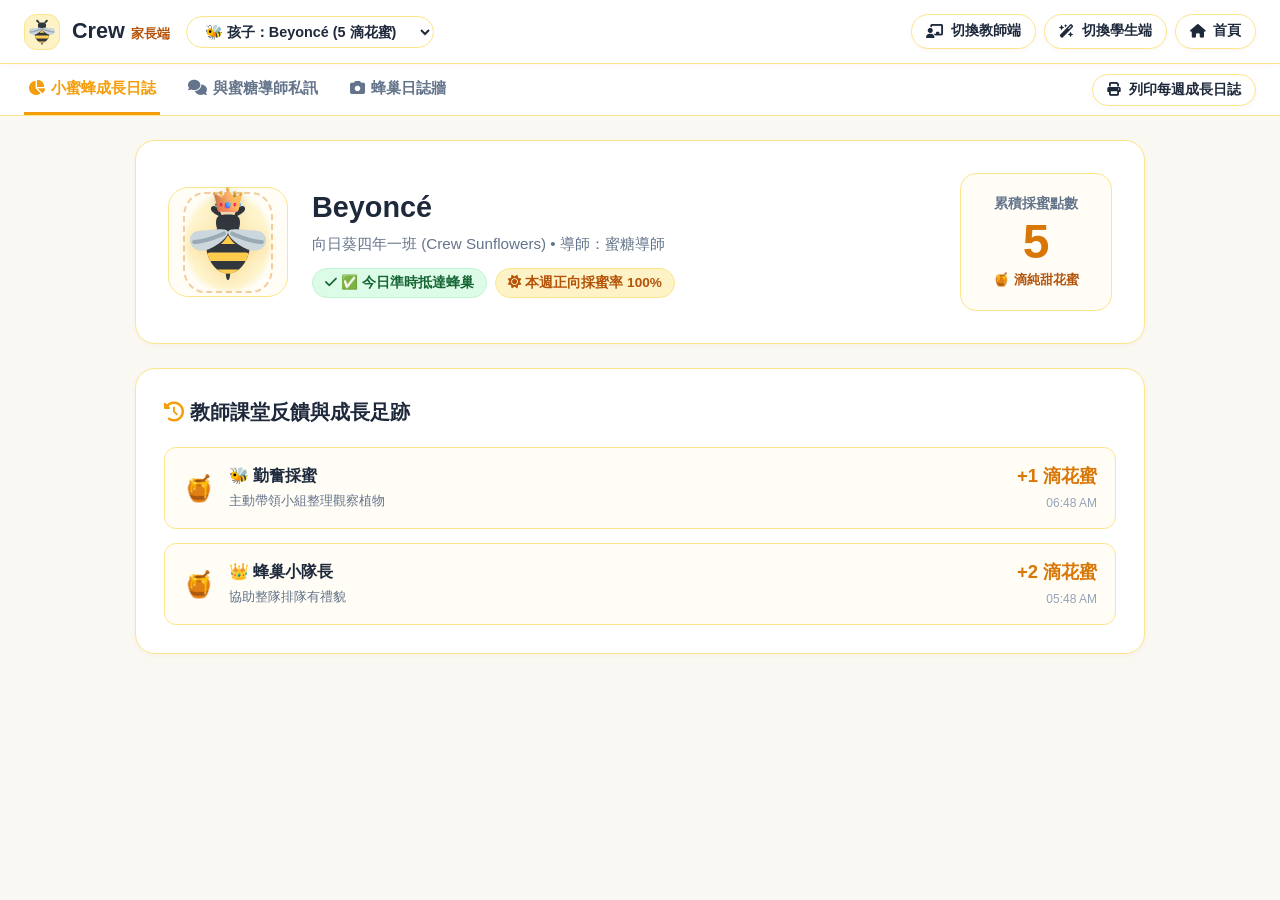
==== parent.html @ 54a96e7e "feat: complete Crew Honeybee transformation with vector SVGs, rewards store, The Meadow 2D canvas, a" ====
<!DOCTYPE html>
<html lang="zh-TW">
<head>
  <meta charset="UTF-8">
  <meta name="viewport" content="width=device-width, initial-scale=1.0, maximum-scale=1.0, user-scalable=no">
  <title>Crew 家長端 - 蜂巢成長聯絡簿</title>
  <link rel="stylesheet" href="https://cdnjs.cloudflare.com/ajax/libs/font-awesome/6.5.1/css/all.min.css">
  <link rel="stylesheet" href="css/style.css">
  <link rel="stylesheet" href="css/dojo-ui.css">
  <link rel="icon" href="assets/svg/bee-twemoji.svg">
</head>
<body>

  <!-- Top Navbar -->
  <header class="dojo-navbar">
    <div style="display: flex; align-items: center; gap: 16px;">
      <a href="index.html" class="dojo-brand">
        <div style="width: 36px; height: 36px; display: flex; align-items: center; justify-content: center; background: #fef3c7; border-radius: 12px; border: 1.5px solid #fde68a;">
          <img src="assets/svg/bee-twemoji.svg" alt="Crew Bee" style="width: 26px; height: 26px;">
        </div>
        <div style="display: flex; align-items: baseline; gap: 6px;">
          <span style="font-weight: 900; font-size: 1.35rem; color: #1e293b;">Crew</span>
          <span style="font-size: 0.8rem; font-weight: 700; color: #b45309;">家長端</span>
        </div>
      </a>
      <select id="parent-child-select" style="padding: 6px 14px; border-radius: var(--radius-full); border: 1.5px solid var(--border-light); font-weight: 700; background: #ffffff; color: var(--text-main); font-size: 0.9rem; cursor: pointer; outline: none;">
      </select>
    </div>

    <div class="dojo-nav-links">
      <a href="teacher.html" class="btn btn-secondary btn-sm"><i class="fa-solid fa-chalkboard-user"></i> 切換教師端</a>
      <a href="student.html" class="btn btn-secondary btn-sm"><i class="fa-solid fa-wand-magic-sparkles"></i> 切換學生端</a>
      <a href="index.html" class="btn btn-secondary btn-sm"><i class="fa-solid fa-house"></i> 首頁</a>
    </div>
  </header>

  <!-- Secondary Tab Navigation Bar -->
  <div class="dojo-tabs-bar">
    <div class="tabs-container">
      <button class="tab-btn active" id="tab-parent-report"><i class="fa-solid fa-chart-pie"></i> 小蜜蜂成長日誌</button>
      <button class="tab-btn" id="tab-parent-chat"><i class="fa-solid fa-comments"></i> 與蜜糖導師私訊</button>
      <button class="tab-btn" id="tab-parent-story"><i class="fa-solid fa-camera"></i> 蜂巢日誌牆</button>
    </div>
    <div>
      <button id="btn-print-parent-report" class="btn btn-secondary btn-sm"><i class="fa-solid fa-print"></i> 列印每週成長日誌</button>
    </div>
  </div>

  <!-- Main Container -->
  <main style="max-width: 1050px; margin: 24px auto 100px; padding: 0 20px; width: 100%;">
    <!-- ========================================== -->
    <!-- Tab 1: Child Progress Report               -->
    <!-- ========================================== -->
    <section id="view-parent-report">
      <!-- Child Summary Card -->
      <div style="background: #ffffff; border-radius: var(--radius-lg); padding: 32px; box-shadow: var(--shadow-sm); border: 1.5px solid #fde68a; margin-bottom: 24px; display: flex; align-items: center; justify-content: space-between; flex-wrap: wrap; gap: 24px;">
        <div style="display: flex; align-items: center; gap: 24px;">
          <div id="parent-child-monster-wrap" style="width: 120px; height: 110px; display: flex; align-items: center; justify-content: center; background: #fffdf5; border-radius: 20px; border: 1.5px solid #fde68a; padding: 10px;"></div>
          <div>
            <h2 id="parent-child-name" style="font-size: 1.8rem; font-weight: 800; color: #1e293b;">Beyoncé</h2>
            <p id="parent-child-class-info" style="color: #64748b; font-size: 0.95rem; margin-top: 4px;">向日葵四年一班 (Crew Sunflowers) • 導師：蜜糖導師</p>
            <div style="display: flex; gap: 8px; margin-top: 12px; flex-wrap: wrap;">
              <span id="parent-att-badge" style="background: #dcfce7; color: #166534; font-weight: 700; font-size: 0.85rem; padding: 4px 12px; border-radius: var(--radius-full); border: 1px solid #bbf7d0;">
                <i class="fa-solid fa-check"></i> 今日出席正常
              </span>
              <span style="background: #fef3c7; color: #b45309; font-weight: 700; font-size: 0.85rem; padding: 4px 12px; border-radius: var(--radius-full); border: 1px solid #fde68a;">
                <i class="fa-solid fa-sun"></i> 本週正向採蜜率 100%
              </span>
            </div>
          </div>
        </div>

        <div style="text-align: center; background: #fffdf5; border-radius: 16px; padding: 20px 32px; border: 1.5px solid #fde68a;">
          <span style="font-size: 0.85rem; font-weight: 700; color: #64748b; display: block; margin-bottom: 4px;">累積採蜜點數</span>
          <strong id="parent-child-points-total" style="font-size: 3rem; font-weight: 900; color: #d97706; line-height: 1;">5</strong>
          <small style="color: #b45309; display: block; margin-top: 4px; font-weight: 700;">🍯 滴純甜花蜜</small>
        </div>
      </div>

      <!-- Feedback History Detail Timeline -->
      <div style="background: #ffffff; border-radius: var(--radius-lg); padding: 28px; box-shadow: var(--shadow-sm); border: 1.5px solid #fde68a;">
        <h3 style="font-size: 1.25rem; font-weight: 800; color: #1e293b; margin-bottom: 20px;"><i class="fa-solid fa-clock-rotate-left" style="color: #f59e0b;"></i> 教師課堂反饋與成長足跡</h3>
        <div id="parent-feedback-timeline" style="display: flex; flex-direction: column; gap: 14px;">
          <!-- Injected dynamically -->
        </div>
      </div>
    </section>

    <!-- ========================================== -->
    <!-- Tab 2: Direct Chat with Teacher            -->
    <!-- ========================================== -->
    <section id="view-parent-chat" style="display: none;">
      <div class="chat-container" style="max-width: 840px; height: 580px; border: 1.5px solid #fde68a; border-radius: 16px; overflow: hidden; margin: 0 auto;">
        <div class="chat-main" style="width: 100%; display: flex; flex-direction: column; height: 100%;">
          <div class="chat-header" style="background: #fffdf5; border-bottom: 1.5px solid #fde68a; padding: 14px 20px;">
            <div style="display: flex; align-items: center; gap: 12px;">
              <div style="width: 42px; height: 42px; background: #fef3c7; border-radius: 50%; display: flex; align-items: center; justify-content: center; border: 1.5px solid #fde68a; font-size: 1.3rem;">🍯</div>
              <div>
                <strong style="font-size: 1.05rem; color: #1e293b;">蜜糖導師 (Teacher Honey)</strong>
                <div style="font-size: 0.8rem; color: #10b981; font-weight: 700;">🟢 目前在線上 (青青草地實驗小學)</div>
              </div>
            </div>
          </div>

          <div class="chat-messages-area" id="parent-chat-messages-box" style="flex: 1; padding: 20px; overflow-y: auto; display: flex; flex-direction: column; gap: 12px; background: #faf9f6;">
            <!-- Injected dynamically -->
          </div>

          <div class="chat-input-bar" style="padding: 14px 20px; background: #ffffff; border-top: 1px solid #fde68a; display: flex; gap: 10px;">
            <input type="text" id="parent-chat-input" placeholder="輸入傳送給蜜糖導師的悄悄話..." style="flex: 1; padding: 10px 16px; border: 1.5px solid #e2e8f0; border-radius: var(--radius-full); outline: none; font-size: 0.95rem;">
            <button class="btn btn-primary btn-sm" id="btn-parent-send" style="padding: 10px 20px; border-radius: var(--radius-full);"><i class="fa-solid fa-paper-plane"></i> 發送</button>
          </div>
        </div>
      </div>
    </section>

    <!-- ========================================== -->
    <!-- Tab 3: Class Story Feed                   -->
    <!-- ========================================== -->
    <section id="view-parent-story" style="display: none;">
      <div class="story-feed-wrap" style="max-width: 720px; margin: 0 auto;">
        <div id="parent-story-posts" style="display: flex; flex-direction: column; gap: 20px;">
          <!-- Injected dynamically -->
        </div>
      </div>
    </section>
  </main>

  <!-- Mobile Bottom Navigation Bar (393x852) -->
  <nav class="mobile-bottom-bar">
    <button class="mobile-nav-item active" id="mob-par-report">
      <span class="mobile-nav-icon"><i class="fa-solid fa-chart-pie"></i></span>
      <span>成長日誌</span>
    </button>
    <button class="mobile-nav-item" id="mob-par-chat">
      <span class="mobile-nav-icon"><i class="fa-solid fa-comments"></i></span>
      <span>導師私訊</span>
    </button>
    <button class="mobile-nav-item" id="mob-par-story">
      <span class="mobile-nav-icon"><i class="fa-solid fa-camera"></i></span>
      <span>蜂巢動態</span>
    </button>
  </nav>

  <!-- Scripts -->
  <script src="js/audio.js"></script>
  <script src="js/confetti.js"></script>
  <script src="js/monster-engine.js"></script>
  <script type="module" src="js/parent.js"></script>
</body>
</html>
---- css/style.css ----
/* ==========================================================================
   Crew Design System & Global Styles (Bee & Honeycomb Theme)
   ========================================================================== */

:root {
  --crew-honey: #f59e0b;
  --crew-honey-hover: #d97706;
  --crew-honey-light: #fef3c7;
  --crew-honey-dark: #b45309;
  --crew-honey-border: #fde68a;
  
  --crew-meadow: #10b981;
  --crew-meadow-light: #d1fae5;
  --crew-sky: #0ea5e9;
  --crew-sky-light: #e0f2fe;
  --crew-purple: #8b5cf6;
  --crew-pink: #ec4899;

  /* Backward compatible bindings mapped to warm Honeybee palette */
  --dojo-primary: #f59e0b;
  --dojo-primary-hover: #d97706;
  --dojo-primary-light: #fef3c7;
  --dojo-secondary: #eab308;
  --dojo-blue: #0ea5e9;
  --dojo-blue-light: #e0f2fe;
  --dojo-purple: #8b5cf6;
  --dojo-purple-light: #ede9fe;
  --dojo-yellow: #facc15;
  --dojo-orange: #f97316;
  --dojo-red: #ef4444;
  --dojo-red-light: #fee2e2;

  --text-main: #1e293b;
  --text-muted: #64748b;
  --text-light: #94a3b8;
  
  --bg-page: #faf8f2;
  --bg-card: #ffffff;
  --bg-hover: #fefce8;
  --border-light: #fde68a;
  --border-card: #fef08a;

  --shadow-sm: 0 2px 4px rgba(180, 83, 9, 0.04);
  --shadow-md: 0 4px 14px rgba(180, 83, 9, 0.08);
  --shadow-lg: 0 10px 25px -5px rgba(180, 83, 9, 0.12);
  --shadow-hover: 0 8px 22px rgba(245, 158, 11, 0.2);

  --radius-sm: 8px;
  --radius-md: 14px;
  --radius-lg: 20px;
  --radius-full: 9999px;

  --font-family: -apple-system, BlinkMacSystemFont, "Segoe UI", Roboto, "Helvetica Neue", Arial, "Noto Sans TC", sans-serif;
}

*, *::before, *::after {
  box-sizing: border-box;
  margin: 0;
  padding: 0;
}

body {
  font-family: var(--font-family);
  background-color: var(--bg-page);
  color: var(--text-main);
  line-height: 1.5;
  -webkit-font-smoothing: antialiased;
  min-height: 100vh;
  display: flex;
  flex-direction: column;
}

a {
  color: inherit;
  text-decoration: none;
}

button {
  font-family: inherit;
  cursor: pointer;
  border: none;
  background: none;
  outline: none;
  transition: all 0.2s ease;
}

/* ==========================================================================
   Navigation Bar & Headers
   ========================================================================== */

.dojo-navbar {
  background-color: #ffffff;
  border-bottom: 1px solid var(--border-light);
  height: 64px;
  display: flex;
  align-items: center;
  justify-content: space-between;
  padding: 0 24px;
  position: sticky;
  top: 0;
  z-index: 100;
  box-shadow: var(--shadow-sm);
}

.dojo-brand {
  display: flex;
  align-items: center;
  gap: 12px;
  font-size: 1.25rem;
  font-weight: 800;
  color: var(--text-main);
  text-decoration: none;
}

.dojo-logo-icon {
  width: 38px;
  height: 38px;
  border-radius: 50%;
  background: var(--dojo-primary);
  display: flex;
  align-items: center;
  justify-content: center;
  color: white;
  font-size: 1.4rem;
  box-shadow: 0 2px 6px rgba(0, 175, 102, 0.3);
}

.dojo-nav-links {
  display: flex;
  align-items: center;
  gap: 8px;
}

.nav-link-btn {
  padding: 8px 16px;
  border-radius: var(--radius-full);
  font-size: 0.95rem;
  font-weight: 600;
  color: var(--text-muted);
  display: flex;
  align-items: center;
  gap: 8px;
  text-decoration: none;
}

.nav-link-btn:hover {
  background-color: var(--bg-hover);
  color: var(--text-main);
}

.nav-link-btn.active {
  background-color: var(--dojo-primary-light);
  color: var(--dojo-primary);
  font-weight: 700;
}

/* ==========================================================================
   Primary Buttons & UI Controls
   ========================================================================== */

.btn {
  display: inline-flex;
  align-items: center;
  justify-content: center;
  gap: 8px;
  padding: 10px 20px;
  font-size: 0.95rem;
  font-weight: 700;
  border-radius: var(--radius-full);
  transition: transform 0.15s ease, box-shadow 0.2s ease, background-color 0.2s ease;
  user-select: none;
}

.btn:active {
  transform: scale(0.97);
}

.btn-primary {
  background-color: var(--dojo-primary);
  color: #ffffff;
  box-shadow: 0 3px 8px rgba(0, 175, 102, 0.25);
}

.btn-primary:hover {
  background-color: var(--dojo-primary-hover);
  box-shadow: 0 5px 14px rgba(0, 175, 102, 0.35);
}

.btn-secondary {
  background-color: #ffffff;
  color: var(--text-main);
  border: 1px solid var(--border-light);
  box-shadow: var(--shadow-sm);
}

.btn-secondary:hover {
  background-color: var(--bg-hover);
  border-color: #cbd5e1;
}

.btn-outline-primary {
  background: transparent;
  color: var(--dojo-primary);
  border: 2px solid var(--dojo-primary);
}

.btn-outline-primary:hover {
  background: var(--dojo-primary-light);
}

.btn-sm {
  padding: 6px 14px;
  font-size: 0.85rem;
}

.btn-lg {
  padding: 14px 28px;
  font-size: 1.1rem;
}

/* ==========================================================================
   Sub-Navbar / Tab Navigation
   ========================================================================== */

.dojo-tabs-bar {
  background: #ffffff;
  border-bottom: 1px solid var(--border-light);
  display: flex;
  align-items: center;
  justify-content: space-between;
  padding: 0 24px;
  height: 52px;
}

.tabs-container {
  display: flex;
  gap: 24px;
  height: 100%;
}

.tab-btn {
  height: 100%;
  display: flex;
  align-items: center;
  gap: 6px;
  font-weight: 700;
  color: var(--text-muted);
  border-bottom: 3px solid transparent;
  padding: 0 4px;
  font-size: 0.95rem;
}

.tab-btn:hover {
  color: var(--text-main);
}

.tab-btn.active {
  color: var(--dojo-primary);
  border-bottom-color: var(--dojo-primary);
}

/* ==========================================================================
   Classroom Header & Roster Grid
   ========================================================================== */

.classroom-header {
  padding: 24px 32px 12px;
  display: flex;
  align-items: center;
  justify-content: space-between;
  flex-wrap: wrap;
  gap: 16px;
}

.class-title-area {
  display: flex;
  align-items: center;
  gap: 14px;
}

.class-icon-badge {
  font-size: 2rem;
  background: #ffffff;
  width: 52px;
  height: 52px;
  border-radius: var(--radius-md);
  display: flex;
  align-items: center;
  justify-content: center;
  box-shadow: var(--shadow-sm);
  border: 1px solid var(--border-light);
}

.class-info h1 {
  font-size: 1.5rem;
  font-weight: 800;
  color: var(--text-main);
}

.class-info p {
  font-size: 0.9rem;
  color: var(--text-muted);
  font-weight: 500;
}

.class-actions-area {
  display: flex;
  align-items: center;
  gap: 12px;
}

/* Switcher between Students & Groups */
.view-switch {
  background: #e9eff5;
  padding: 4px;
  border-radius: var(--radius-full);
  display: flex;
  gap: 2px;
}

.switch-opt {
  padding: 6px 16px;
  border-radius: var(--radius-full);
  font-size: 0.9rem;
  font-weight: 700;
  color: var(--text-muted);
  cursor: pointer;
}

.switch-opt.active {
  background: #ffffff;
  color: var(--text-main);
  box-shadow: 0 2px 4px rgba(0, 0, 0, 0.06);
}

/* ==========================================================================
   Student Cards Grid
   ========================================================================== */

.roster-grid {
  display: flex;
  flex-wrap: wrap;
  align-items: flex-start;
  gap: 16px;
  padding: 24px 32px 140px;
  max-width: 1400px;
  margin: 0 auto;
  width: 100%;
}

.student-card {
  width: 118px;
  min-height: 156px;
  background: #ffffff;
  border-radius: 18px;
  border: 1.5px solid #fde68a;
  padding: 8px 6px 12px;
  display: flex;
  flex-direction: column;
  align-items: center;
  position: relative;
  box-shadow: 0 2px 6px rgba(180, 83, 9, 0.05);
  cursor: pointer;
  transition: transform 0.18s cubic-bezier(0.34, 1.56, 0.64, 1), box-shadow 0.18s ease, border-color 0.18s ease;
  user-select: none;
}

.student-card:hover {
  transform: translateY(-4px);
  box-shadow: 0 10px 22px rgba(245, 158, 11, 0.16);
  border-color: #f59e0b;
}

.student-card.selected {
  border-color: #f59e0b;
  background-color: #fffbeb;
  box-shadow: 0 0 0 2.5px #f59e0b;
}

.student-card.whole-class-card {
  background: linear-gradient(180deg, #ffffff, #fefce8);
  border-color: #fde047;
}

/* Honey Drop Points Badge */
.points-badge {
  position: absolute;
  top: 4px;
  right: 6px;
  min-width: 28px;
  height: 28px;
  padding: 0 6px;
  border-radius: 10px;
  background: linear-gradient(135deg, #f59e0b, #d97706);
  color: #ffffff;
  font-weight: 800;
  font-size: 14px;
  display: flex;
  align-items: center;
  justify-content: center;
  z-index: 5;
  box-shadow: 0 2px 6px rgba(217, 119, 6, 0.35);
  border: 1.5px solid #ffffff;
}

.points-badge.negative {
  background: linear-gradient(135deg, #ef4444, #dc2626);
  box-shadow: 0 2px 6px rgba(220, 38, 38, 0.3);
}

.points-badge.zero {
  background: #94a3b8;
}

/* Bee Avatar Container */
.monster-avatar-wrap {
  width: 90px;
  height: 86px;
  display: flex;
  align-items: center;
  justify-content: center;
  margin-top: 4px;
  margin-bottom: 6px;
  position: relative;
}

.monster-avatar-wrap img,
.monster-avatar-wrap svg {
  max-width: 100%;
  max-height: 100%;
  filter: drop-shadow(0 3px 6px rgba(180, 83, 9, 0.12));
  transition: transform 0.2s cubic-bezier(0.34, 1.56, 0.64, 1);
}

.student-card:hover .monster-avatar-wrap img,
.student-card:hover .monster-avatar-wrap svg {
  transform: scale(1.08) translateY(-2px);
}

@keyframes beeBob {
  0%, 100% { transform: translateY(0px) rotate(0deg); }
  50% { transform: translateY(-4px) rotate(1.5deg); }
}

.crew-bee-bobbing {
  animation: beeBob 2.6s ease-in-out infinite;
}

@keyframes eggPulse {
  0%, 100% { transform: scale(1); }
  50% { transform: scale(1.04); }
}

.crew-egg-pulse {
  animation: eggPulse 2.2s ease-in-out infinite;
}

.student-name {
  font-size: 13px;
  font-weight: 700;
  color: #1e293b;
  text-align: center;
  white-space: nowrap;
  overflow: hidden;
  text-overflow: ellipsis;
  max-width: 104px;
  line-height: 1.2;
}

.student-sub {
  font-size: 11px;
  color: var(--text-muted);
  margin-top: 2px;
}

/* Attendance indicators */
.attendance-indicator {
  position: absolute;
  top: 8px;
  left: 8px;
  width: 12px;
  height: 12px;
  border-radius: 50%;
  border: 1.5px solid #ffffff;
  box-shadow: 0 1px 2px rgba(0, 0, 0, 0.1);
}

.att-present { background: #10b981; }
.att-absent { background: #ef4444; }
.att-tardy { background: #f59e0b; }
.att-left { background: #ea580c; }

/* Add Student Card - Honeycomb style */
.add-student-card {
  width: 118px;
  min-height: 156px;
  background: #fffdf5;
  border: 2px dashed #fcd34d;
  border-radius: 18px;
  display: flex;
  flex-direction: column;
  align-items: center;
  justify-content: center;
  padding: 12px 8px;
  cursor: pointer;
  transition: all 0.16s ease;
  user-select: none;
}

.add-student-card:hover {
  background: #fef9c3;
  border-color: #f59e0b;
  transform: translateY(-3px);
  box-shadow: 0 6px 16px rgba(245, 158, 11, 0.16);
}

.add-student-icon {
  width: 40px;
  height: 40px;
  border-radius: 50%;
  background: linear-gradient(135deg, #f59e0b, #d97706);
  display: flex;
  align-items: center;
  justify-content: center;
  font-size: 1.6rem;
  color: #ffffff;
  margin-bottom: 8px;
  line-height: 1;
  box-shadow: 0 2px 6px rgba(217, 119, 6, 0.25);
}

.add-student-card strong {
  font-size: 13px;
  color: #b45309;
  font-weight: 700;
}

/* ==========================================================================
   ClassDojo Iconic Floating Toolkit Dock
   ========================================================================== */

.dojo-floating-dock {
  position: fixed;
  bottom: 24px;
  left: 50%;
  transform: translateX(-50%);
  background: rgba(255, 255, 255, 0.95);
  backdrop-filter: blur(12px);
  -webkit-backdrop-filter: blur(12px);
  padding: 8px 16px;
  border-radius: var(--radius-full);
  box-shadow: 0 10px 30px rgba(43, 59, 72, 0.18), 0 2px 8px rgba(0, 0, 0, 0.05);
  display: flex;
  align-items: center;
  gap: 8px;
  z-index: 90;
  border: 1px solid rgba(226, 232, 240, 0.8);
}

.dock-btn {
  display: flex;
  align-items: center;
  gap: 6px;
  padding: 8px 14px;
  border-radius: var(--radius-full);
  font-size: 0.9rem;
  font-weight: 700;
  color: var(--text-main);
  transition: all 0.15s ease;
  white-space: nowrap;
}

.dock-btn:hover {
  background: var(--bg-hover);
  color: var(--dojo-primary);
  transform: translateY(-2px);
}

.dock-btn.active {
  background: var(--dojo-primary);
  color: #ffffff;
}

.dock-btn-icon {
  font-size: 1.15rem;
}

/* ==========================================================================
   Modals & Overlays (Native Dialog or Modal Backdrop)
   ========================================================================== */

.modal-backdrop {
  position: fixed;
  top: 0;
  left: 0;
  width: 100vw;
  height: 100vh;
  background: rgba(43, 59, 72, 0.6);
  backdrop-filter: blur(4px);
  display: flex;
  align-items: center;
  justify-content: center;
  z-index: 1000;
  opacity: 0;
  pointer-events: none;
  transition: opacity 0.2s ease;
  padding: 16px;
}

.modal-backdrop.open {
  opacity: 1;
  pointer-events: auto;
}

.modal-card {
  background: #ffffff;
  border-radius: var(--radius-lg);
  width: 100%;
  max-width: 620px;
  max-height: 90vh;
  display: flex;
  flex-direction: column;
  box-shadow: var(--shadow-lg);
  transform: scale(0.95);
  transition: transform 0.2s cubic-bezier(0.16, 1, 0.3, 1);
  overflow: hidden;
}

.modal-backdrop.open .modal-card {
  transform: scale(1);
}

.modal-header {
  padding: 20px 24px;
  border-bottom: 1px solid var(--border-light);
  display: flex;
  align-items: center;
  justify-content: space-between;
}

.modal-title-group {
  display: flex;
  align-items: center;
  gap: 12px;
}

.modal-title {
  font-size: 1.25rem;
  font-weight: 800;
  color: var(--text-main);
}

.modal-close-btn {
  width: 36px;
  height: 36px;
  border-radius: 50%;
  display: flex;
  align-items: center;
  justify-content: center;
  font-size: 1.3rem;
  color: var(--text-muted);
}

.modal-close-btn:hover {
  background: var(--bg-hover);
  color: var(--text-main);
}

.modal-body {
  padding: 24px;
  overflow-y: auto;
  flex: 1;
}

.modal-footer {
  padding: 16px 24px;
  border-top: 1px solid var(--border-light);
  display: flex;
  align-items: center;
  justify-content: flex-end;
  gap: 12px;
  background: #fafbfc;
}

/* Skills Modal Specific */
.skills-tabs {
  display: flex;
  gap: 8px;
  margin-bottom: 20px;
  border-bottom: 1px solid var(--border-light);
  padding-bottom: 12px;
}

.skill-tab-btn {
  padding: 8px 18px;
  border-radius: var(--radius-full);
  font-weight: 700;
  font-size: 0.95rem;
  color: var(--text-muted);
}

.skill-tab-btn.active.positive {
  background: var(--dojo-primary-light);
  color: var(--dojo-primary);
}

.skill-tab-btn.active.needs-work {
  background: var(--dojo-red-light);
  color: var(--dojo-red);
}

.skills-grid {
  display: grid;
  grid-template-columns: repeat(auto-fill, minmax(150px, 1fr));
  gap: 16px;
}

.skill-btn {
  background: #ffffff;
  border: 1.5px solid var(--border-light);
  border-radius: var(--radius-md);
  padding: 18px 12px;
  display: flex;
  flex-direction: column;
  align-items: center;
  gap: 10px;
  cursor: pointer;
  transition: all 0.15s ease;
}

.skill-btn:hover {
  transform: translateY(-3px);
  border-color: var(--dojo-primary);
  box-shadow: var(--shadow-md);
}

.skill-btn.needs-work:hover {
  border-color: var(--dojo-red);
}

.skill-icon-wrap {
  font-size: 2.2rem;
  position: relative;
}

.skill-pts-tag {
  position: absolute;
  top: -6px;
  right: -10px;
  background: var(--dojo-primary);
  color: white;
  font-size: 0.8rem;
  font-weight: 800;
  padding: 2px 7px;
  border-radius: var(--radius-full);
}

.skill-btn.needs-work .skill-pts-tag {
  background: var(--dojo-red);
}

.skill-label {
  font-size: 0.9rem;
  font-weight: 700;
  text-align: center;
  color: var(--text-main);
}

/* ==========================================================================
   Mobile Responsive Navigation & Layout (393x852)
   ========================================================================== */

.mobile-bottom-bar {
  display: none;
}

@media (max-width: 768px) {
  .dojo-navbar {
    padding: 0 16px;
    height: 56px;
  }

  .dojo-navbar .dojo-nav-links {
    display: none; /* Mobile uses bottom bar */
  }

  .dojo-brand span {
    font-size: 1.1rem;
  }

  .hero-section {
    padding: 32px 16px 20px;
  }

  .hero-section h1 {
    font-size: 1.8rem !important;
  }

  .hero-section p {
    font-size: 0.95rem !important;
  }

  .classroom-header {
    padding: 16px;
  }

  .roster-grid {
    grid-template-columns: repeat(2, 1fr);
    gap: 12px;
    padding: 12px 16px 100px;
  }

  .dojo-floating-dock {
    display: none; /* Hide floating dock on small screen, replaced by bottom bar */
  }

  .mobile-bottom-bar {
    display: flex;
    position: fixed;
    bottom: 0;
    left: 0;
    width: 100vw;
    background: #ffffff;
    border-top: 1px solid var(--border-light);
    height: 64px;
    align-items: center;
    justify-content: space-around;
    z-index: 200;
    box-shadow: 0 -4px 12px rgba(0, 0, 0, 0.05);
    padding: 0 8px;
  }

  .mobile-nav-item {
    display: flex;
    flex-direction: column;
    align-items: center;
    justify-content: center;
    font-size: 0.75rem;
    font-weight: 700;
    color: var(--text-muted);
    min-width: 48px;
    min-height: 48px;
  }

  .mobile-nav-item.active {
    color: var(--dojo-primary);
  }

  .mobile-nav-icon {
    font-size: 1.3rem;
    margin-bottom: 2px;
  }
}
---- css/dojo-ui.css ----
/* ==========================================================================
   ClassDojo UI Specialized Components (Toolkit, Story, Messages, Customizer)
   ========================================================================== */

/* --------------------------------------------------------------------------
   Toolkit: Visual Countdown Timer & Stopwatch
   -------------------------------------------------------------------------- */
.timer-container {
  display: flex;
  flex-direction: column;
  align-items: center;
  padding: 20px 0;
}

.timer-circle-wrap {
  position: relative;
  width: 220px;
  height: 220px;
  display: flex;
  align-items: center;
  justify-content: center;
  margin-bottom: 24px;
}

.timer-svg {
  transform: rotate(-90deg);
  width: 100%;
  height: 100%;
}

.timer-circle-bg {
  fill: none;
  stroke: #e2e8f0;
  stroke-width: 10;
}

.timer-circle-progress {
  fill: none;
  stroke: var(--dojo-primary);
  stroke-width: 10;
  stroke-linecap: round;
  transition: stroke-dashoffset 0.5s linear;
}

.timer-display {
  position: absolute;
  font-size: 3rem;
  font-weight: 800;
  color: var(--text-main);
  font-variant-numeric: tabular-nums;
}

.timer-controls {
  display: flex;
  gap: 16px;
  margin-bottom: 20px;
}

.timer-presets {
  display: flex;
  gap: 8px;
  flex-wrap: wrap;
  justify-content: center;
}

.preset-chip {
  padding: 6px 14px;
  background: var(--bg-hover);
  border: 1px solid var(--border-light);
  border-radius: var(--radius-full);
  font-size: 0.85rem;
  font-weight: 700;
  color: var(--text-muted);
  cursor: pointer;
}

.preset-chip:hover {
  background: var(--dojo-primary-light);
  color: var(--dojo-primary);
  border-color: var(--dojo-primary);
}

/* --------------------------------------------------------------------------
   Toolkit: Random Picker (Spotlight Student Carousel)
   -------------------------------------------------------------------------- */
.random-picker-box {
  display: flex;
  flex-direction: column;
  align-items: center;
  padding: 30px 10px;
  text-align: center;
}

.spotlight-card {
  width: 200px;
  height: 200px;
  background: #ffffff;
  border-radius: 50%;
  display: flex;
  flex-direction: column;
  align-items: center;
  justify-content: center;
  box-shadow: 0 0 0 10px rgba(0, 175, 102, 0.15), 0 10px 30px rgba(0, 0, 0, 0.1);
  margin-bottom: 24px;
  transition: transform 0.2s cubic-bezier(0.175, 0.885, 0.32, 1.275);
}

.spotlight-card.spinning {
  animation: pulseSpin 0.25s infinite alternate;
}

@keyframes pulseSpin {
  0% { transform: scale(0.96); }
  100% { transform: scale(1.04); }
}

.spotlight-name {
  font-size: 1.6rem;
  font-weight: 800;
  color: var(--text-main);
  margin-top: 10px;
}

/* --------------------------------------------------------------------------
   Toolkit: Group Maker
   -------------------------------------------------------------------------- */
.group-maker-config {
  display: flex;
  align-items: center;
  justify-content: space-between;
  background: var(--bg-hover);
  padding: 12px 18px;
  border-radius: var(--radius-md);
  margin-bottom: 20px;
}

.group-results-grid {
  display: grid;
  grid-template-columns: repeat(auto-fill, minmax(240px, 1fr));
  gap: 16px;
  max-height: 400px;
  overflow-y: auto;
  padding: 4px;
}

.group-team-card {
  background: #ffffff;
  border: 1px solid var(--border-light);
  border-radius: var(--radius-md);
  padding: 16px;
  box-shadow: var(--shadow-sm);
}

.group-team-header {
  font-weight: 800;
  color: var(--dojo-blue);
  font-size: 1rem;
  margin-bottom: 10px;
  display: flex;
  justify-content: space-between;
}

.group-member-item {
  display: flex;
  align-items: center;
  gap: 8px;
  padding: 6px 0;
  border-bottom: 1px solid #f1f5f9;
  font-size: 0.9rem;
  font-weight: 600;
}

/* --------------------------------------------------------------------------
   Toolkit: Noise Meter
   -------------------------------------------------------------------------- */
.noise-meter-box {
  display: flex;
  flex-direction: column;
  align-items: center;
  padding: 20px;
}

.noise-bar-container {
  width: 100%;
  max-width: 400px;
  height: 48px;
  background: #e2e8f0;
  border-radius: var(--radius-full);
  overflow: hidden;
  position: relative;
  margin: 24px 0;
}

.noise-bar-fill {
  height: 100%;
  width: 35%;
  background: linear-gradient(90deg, #00d27a 0%, #ffbe0b 60%, #ff4d6d 100%);
  border-radius: var(--radius-full);
  transition: width 0.1s ease;
}

.noise-threshold-marker {
  position: absolute;
  top: 0;
  left: 75%;
  width: 3px;
  height: 100%;
  background: #2b3b48;
  z-index: 5;
}

.noise-status-badge {
  font-size: 1.1rem;
  font-weight: 800;
  padding: 8px 24px;
  border-radius: var(--radius-full);
}

.noise-status-badge.quiet {
  background: var(--dojo-primary-light);
  color: var(--dojo-primary);
}

.noise-status-badge.loud {
  background: var(--dojo-red-light);
  color: var(--dojo-red);
  animation: shake 0.3s infinite;
}

@keyframes shake {
  0%, 100% { transform: translateX(0); }
  25% { transform: translateX(-4px); }
  75% { transform: translateX(4px); }
}

/* --------------------------------------------------------------------------
   Class Story Feed Components
   -------------------------------------------------------------------------- */
.story-feed-wrap {
  max-width: 680px;
  margin: 20px auto 100px;
  padding: 0 16px;
  display: flex;
  flex-direction: column;
  gap: 20px;
}

.story-compose-card {
  background: #ffffff;
  border-radius: var(--radius-lg);
  padding: 20px;
  box-shadow: var(--shadow-sm);
  border: 1px solid var(--border-light);
}

.compose-textarea {
  width: 100%;
  border: 1px solid var(--border-light);
  border-radius: var(--radius-md);
  padding: 14px;
  font-family: inherit;
  font-size: 0.95rem;
  resize: vertical;
  min-height: 90px;
  outline: none;
  margin-bottom: 12px;
}

.compose-textarea:focus {
  border-color: var(--dojo-primary);
}

.compose-bar {
  display: flex;
  align-items: center;
  justify-content: space-between;
}

.post-card {
  background: #ffffff;
  border-radius: var(--radius-lg);
  padding: 20px;
  box-shadow: var(--shadow-sm);
  border: 1px solid var(--border-card);
}

.post-header {
  display: flex;
  align-items: center;
  gap: 12px;
  margin-bottom: 14px;
}

.post-avatar {
  width: 44px;
  height: 44px;
  border-radius: 50%;
  background: var(--dojo-primary-light);
  display: flex;
  align-items: center;
  justify-content: center;
  font-size: 1.4rem;
}

.post-meta h4 {
  font-size: 0.95rem;
  font-weight: 800;
  color: var(--text-main);
}

.post-meta span {
  font-size: 0.8rem;
  color: var(--text-muted);
}

.post-content {
  font-size: 0.95rem;
  line-height: 1.6;
  color: var(--text-main);
  margin-bottom: 16px;
}

.post-footer {
  border-top: 1px solid #f1f5f9;
  padding-top: 12px;
  display: flex;
  align-items: center;
  justify-content: space-between;
}

.like-btn {
  display: flex;
  align-items: center;
  gap: 6px;
  font-weight: 700;
  font-size: 0.9rem;
  color: var(--text-muted);
  cursor: pointer;
}

.like-btn.liked {
  color: var(--dojo-red);
}

.comments-list {
  margin-top: 14px;
  border-top: 1px solid #f1f5f9;
  padding-top: 12px;
  display: flex;
  flex-direction: column;
  gap: 8px;
}

.comment-bubble {
  background: var(--bg-hover);
  border-radius: var(--radius-md);
  padding: 10px 14px;
  font-size: 0.88rem;
}

.comment-author {
  font-weight: 700;
  color: var(--text-main);
  margin-right: 6px;
}

/* --------------------------------------------------------------------------
   Messages Chat Layout
   -------------------------------------------------------------------------- */
.chat-container {
  display: flex;
  height: calc(100vh - 120px);
  max-width: 1100px;
  margin: 16px auto;
  background: #ffffff;
  border-radius: var(--radius-lg);
  border: 1px solid var(--border-light);
  overflow: hidden;
  box-shadow: var(--shadow-md);
}

.chat-sidebar {
  width: 320px;
  border-right: 1px solid var(--border-light);
  background: #fafbfc;
  display: flex;
  flex-direction: column;
}

.chat-sidebar-header {
  padding: 18px;
  border-bottom: 1px solid var(--border-light);
  font-weight: 800;
  font-size: 1.1rem;
}

.chat-user-list {
  overflow-y: auto;
  flex: 1;
}

.chat-user-item {
  display: flex;
  align-items: center;
  gap: 12px;
  padding: 14px 18px;
  cursor: pointer;
  border-bottom: 1px solid #f1f5f9;
  transition: background 0.15s ease;
}

.chat-user-item:hover, .chat-user-item.active {
  background: #ffffff;
}

.chat-user-item.active {
  border-left: 4px solid var(--dojo-primary);
}

.chat-main {
  flex: 1;
  display: flex;
  flex-direction: column;
  background: #ffffff;
}

.chat-header {
  padding: 16px 20px;
  border-bottom: 1px solid var(--border-light);
  display: flex;
  align-items: center;
  justify-content: space-between;
}

.chat-messages-area {
  flex: 1;
  padding: 20px;
  overflow-y: auto;
  display: flex;
  flex-direction: column;
  gap: 12px;
  background: #f8fafc;
}

.chat-bubble {
  max-width: 70%;
  padding: 12px 16px;
  border-radius: 18px;
  font-size: 0.95rem;
  line-height: 1.45;
}

.chat-bubble.teacher {
  align-self: flex-end;
  background: var(--dojo-primary);
  color: #ffffff;
  border-bottom-right-radius: 4px;
}

.chat-bubble.parent {
  align-self: flex-start;
  background: #ffffff;
  color: var(--text-main);
  border: 1px solid var(--border-light);
  border-bottom-left-radius: 4px;
}

.chat-input-bar {
  padding: 16px 20px;
  border-top: 1px solid var(--border-light);
  display: flex;
  gap: 12px;
}

.chat-input-bar input {
  flex: 1;
  padding: 10px 16px;
  border: 1px solid var(--border-light);
  border-radius: var(--radius-full);
  outline: none;
  font-family: inherit;
}

/* --------------------------------------------------------------------------
   Student Avatar Customizer & Drawing Pad
   -------------------------------------------------------------------------- */
.customizer-layout {
  display: flex;
  gap: 32px;
  align-items: flex-start;
  flex-wrap: wrap;
}

.customizer-preview-box {
  flex: 1;
  min-width: 260px;
  background: #ffffff;
  border: 2px solid var(--border-light);
  border-radius: var(--radius-lg);
  padding: 30px;
  display: flex;
  flex-direction: column;
  align-items: center;
  justify-content: center;
}

.customizer-options-box {
  flex: 1.4;
  min-width: 300px;
  display: flex;
  flex-direction: column;
  gap: 20px;
}

.option-group-title {
  font-size: 0.95rem;
  font-weight: 800;
  color: var(--text-main);
  margin-bottom: 8px;
}

.color-swatches {
  display: flex;
  gap: 10px;
  flex-wrap: wrap;
}

.color-swatch-btn {
  width: 36px;
  height: 36px;
  border-radius: 50%;
  border: 3px solid #ffffff;
  box-shadow: 0 0 0 1px var(--border-light);
  cursor: pointer;
  transition: transform 0.15s ease;
}

.color-swatch-btn:hover {
  transform: scale(1.15);
}

.color-swatch-btn.selected {
  box-shadow: 0 0 0 3px var(--dojo-primary);
  transform: scale(1.15);
}

.trait-pills {
  display: flex;
  gap: 8px;
  flex-wrap: wrap;
}

.trait-pill-btn {
  padding: 8px 16px;
  background: var(--bg-hover);
  border: 1.5px solid var(--border-light);
  border-radius: var(--radius-full);
  font-weight: 700;
  font-size: 0.85rem;
  color: var(--text-muted);
  cursor: pointer;
}

.trait-pill-btn:hover {
  border-color: var(--dojo-primary);
  color: var(--dojo-primary);
}

.trait-pill-btn.selected {
  background: var(--dojo-primary-light);
  border-color: var(--dojo-primary);
  color: var(--dojo-primary);
}

/* Drawing Canvas for Student Portfolios */
.drawing-board-wrap {
  display: flex;
  flex-direction: column;
  align-items: center;
  background: #ffffff;
  border: 1px solid var(--border-light);
  border-radius: var(--radius-lg);
  padding: 16px;
  box-shadow: var(--shadow-sm);
}

.canvas-element {
  background: #ffffff;
  border: 2px dashed #cbd5e1;
  border-radius: var(--radius-md);
  cursor: crosshair;
  touch-action: none;
}

.drawing-toolbar {
  display: flex;
  align-items: center;
  gap: 12px;
  margin-top: 14px;
  flex-wrap: wrap;
}

/* --------------------------------------------------------------------------
   Homepage Hero & Changelog Styles (User Rule 1)
   -------------------------------------------------------------------------- */
.landing-hero {
  background: linear-gradient(180deg, #f0fdf4 0%, #f4f7f9 100%);
  padding: 60px 24px 40px;
  text-align: center;
  position: relative;
  overflow: hidden;
}

.hero-title {
  font-size: 2.8rem;
  font-weight: 900;
  color: var(--text-main);
  margin-bottom: 16px;
  letter-spacing: -0.02em;
}

.hero-title span {
  color: var(--dojo-primary);
}

.hero-subtitle {
  font-size: 1.2rem;
  color: var(--text-muted);
  max-width: 640px;
  margin: 0 auto 32px;
}

.role-cards-grid {
  display: grid;
  grid-template-columns: repeat(auto-fit, minmax(280px, 1fr));
  gap: 24px;
  max-width: 1000px;
  margin: 0 auto 60px;
  padding: 0 16px;
}

.role-entry-card {
  background: #ffffff;
  border-radius: var(--radius-lg);
  padding: 32px 24px;
  box-shadow: var(--shadow-md);
  border: 2px solid transparent;
  display: flex;
  flex-direction: column;
  align-items: center;
  text-align: center;
  transition: all 0.2s ease;
  cursor: pointer;
}

.role-entry-card:hover {
  transform: translateY(-6px);
  box-shadow: var(--shadow-hover);
  border-color: var(--dojo-primary);
}

.role-icon-circle {
  width: 72px;
  height: 72px;
  border-radius: 50%;
  display: flex;
  align-items: center;
  justify-content: center;
  font-size: 2.4rem;
  margin-bottom: 16px;
}

/* Changelog Styles (User Global Rule 1) */
.changelog-section {
  max-width: 900px;
  margin: 0 auto 80px;
  padding: 0 20px;
  width: 100%;
}

.changelog-header {
  text-align: center;
  margin-bottom: 32px;
}

.changelog-timeline {
  display: flex;
  flex-direction: column;
  gap: 24px;
  position: relative;
}

.changelog-card {
  background: #ffffff;
  border-radius: var(--radius-md);
  padding: 20px 24px;
  border: 1px solid var(--border-light);
  box-shadow: var(--shadow-sm);
  position: relative;
}

.changelog-card.latest {
  border-left: 5px solid var(--dojo-primary);
}

.changelog-meta {
  display: flex;
  align-items: center;
  justify-content: space-between;
  margin-bottom: 12px;
}

.version-tag {
  font-size: 0.85rem;
  font-weight: 800;
  padding: 4px 10px;
  border-radius: var(--radius-full);
  background: var(--dojo-primary-light);
  color: var(--dojo-primary);
}

.changelog-features-list {
  padding-left: 20px;
  color: var(--text-main);
  font-size: 0.95rem;
}

.changelog-features-list li {
  margin-bottom: 6px;
}
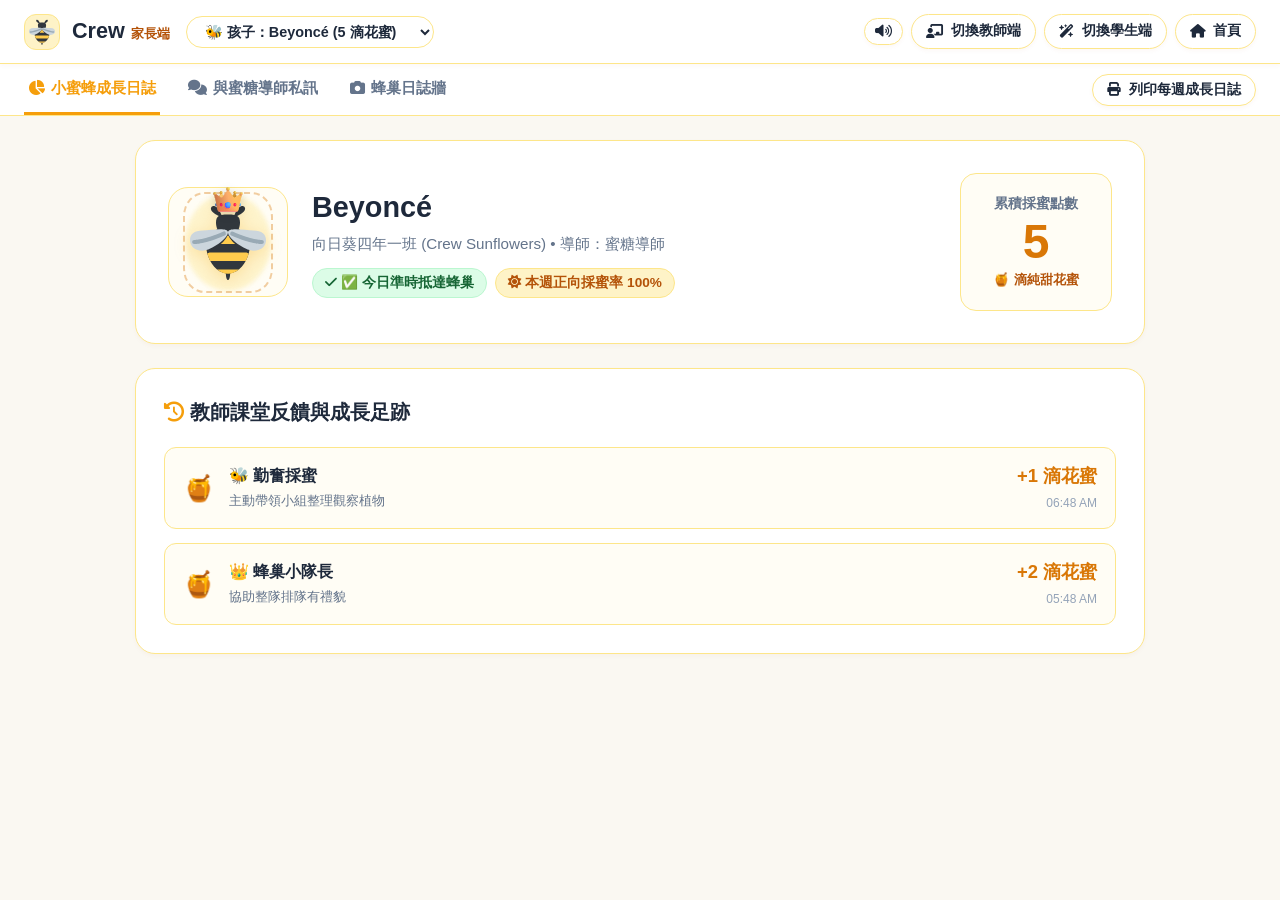
==== commit dd857952: "feat: v2.2.0 add interactive projector class code cards, QR login badges, microphone decibel noise m" ====
--- a/parent.html
+++ b/parent.html
@@ -27,10 +27,16 @@
       </select>
     </div>
 
-    <div class="dojo-nav-links">
-      <a href="teacher.html" class="btn btn-secondary btn-sm"><i class="fa-solid fa-chalkboard-user"></i> 切換教師端</a>
-      <a href="student.html" class="btn btn-secondary btn-sm"><i class="fa-solid fa-wand-magic-sparkles"></i> 切換學生端</a>
-      <a href="index.html" class="btn btn-secondary btn-sm"><i class="fa-solid fa-house"></i> 首頁</a>
+    <div style="display: flex; align-items: center; gap: 8px;">
+      <button id="nav-sound-toggle" class="btn btn-secondary btn-sm" title="開關全域音效" style="padding: 6px 10px;">
+        <i class="fa-solid fa-volume-high" id="sound-toggle-icon"></i>
+      </button>
+
+      <div class="dojo-nav-links">
+        <a href="teacher.html" class="btn btn-secondary btn-sm"><i class="fa-solid fa-chalkboard-user"></i> 切換教師端</a>
+        <a href="student.html" class="btn btn-secondary btn-sm"><i class="fa-solid fa-wand-magic-sparkles"></i> 切換學生端</a>
+        <a href="index.html" class="btn btn-secondary btn-sm"><i class="fa-solid fa-house"></i> 首頁</a>
+      </div>
     </div>
   </header>
 
@@ -142,6 +148,20 @@
     </button>
   </nav>
 
+  <!-- Modal: Honey Certificate of Merit (榮譽學習證書) -->
+  <div class="modal-backdrop" id="certificate-modal">
+    <div class="modal-card" style="max-width: 760px; background: transparent; box-shadow: none; border: none;">
+      <div style="display: flex; justify-content: flex-end; margin-bottom: 12px; gap: 10px;">
+        <button class="btn btn-primary" id="btn-modal-print-cert"><i class="fa-solid fa-print"></i> 列印此證書</button>
+        <button class="btn btn-secondary" id="btn-close-cert"><i class="fa-solid fa-xmark"></i> 關閉</button>
+      </div>
+
+      <div class="certificate-frame" id="certificate-content">
+        <!-- Injected dynamically -->
+      </div>
+    </div>
+  </div>
+
   <!-- Scripts -->
   <script src="js/audio.js"></script>
   <script src="js/confetti.js"></script>
--- a/css/dojo-ui.css
+++ b/css/dojo-ui.css
@@ -728,3 +728,84 @@
 .changelog-features-list li {
   margin-bottom: 6px;
 }
+
+/* ==========================================================================
+   Crew Weekly Honey Certificate of Merit (榮譽學習證書)
+   ========================================================================== */
+.certificate-frame {
+  background: #fffdf5;
+  border: 8px double #f59e0b;
+  border-radius: 20px;
+  padding: 36px 32px;
+  position: relative;
+  box-shadow: 0 10px 30px rgba(180, 83, 9, 0.12);
+  text-align: center;
+  max-width: 680px;
+  margin: 0 auto;
+}
+
+.certificate-header-title {
+  font-size: 1.9rem;
+  font-weight: 900;
+  color: #b45309;
+  letter-spacing: 2px;
+  margin-bottom: 6px;
+}
+
+.certificate-subtitle {
+  font-size: 1rem;
+  color: #78350f;
+  margin-bottom: 20px;
+}
+
+.certificate-seal {
+  position: absolute;
+  bottom: 24px;
+  right: 32px;
+  width: 76px;
+  height: 76px;
+  border-radius: 50%;
+  border: 2.5px dashed #d97706;
+  background: #fef3c7;
+  display: flex;
+  flex-direction: column;
+  align-items: center;
+  justify-content: center;
+  font-size: 0.72rem;
+  font-weight: 900;
+  color: #b45309;
+  transform: rotate(-10deg);
+  box-shadow: 0 2px 8px rgba(180, 83, 9, 0.15);
+}
+
+@media print {
+  body * {
+    visibility: hidden !important;
+  }
+  .modal-backdrop.open {
+    background: transparent !important;
+    position: static !important;
+  }
+  .modal-backdrop.open .modal-card {
+    box-shadow: none !important;
+    border: none !important;
+    padding: 0 !important;
+    max-width: 100% !important;
+  }
+  .certificate-frame, .certificate-frame * {
+    visibility: visible !important;
+  }
+  .certificate-frame {
+    position: fixed;
+    left: 0;
+    top: 0;
+    width: 100%;
+    max-width: 100%;
+    margin: 0;
+    box-shadow: none !important;
+    border: 6px double #d97706 !important;
+  }
+  .modal-header, .modal-footer, #btn-print-cert, #btn-close-cert {
+    display: none !important;
+  }
+}
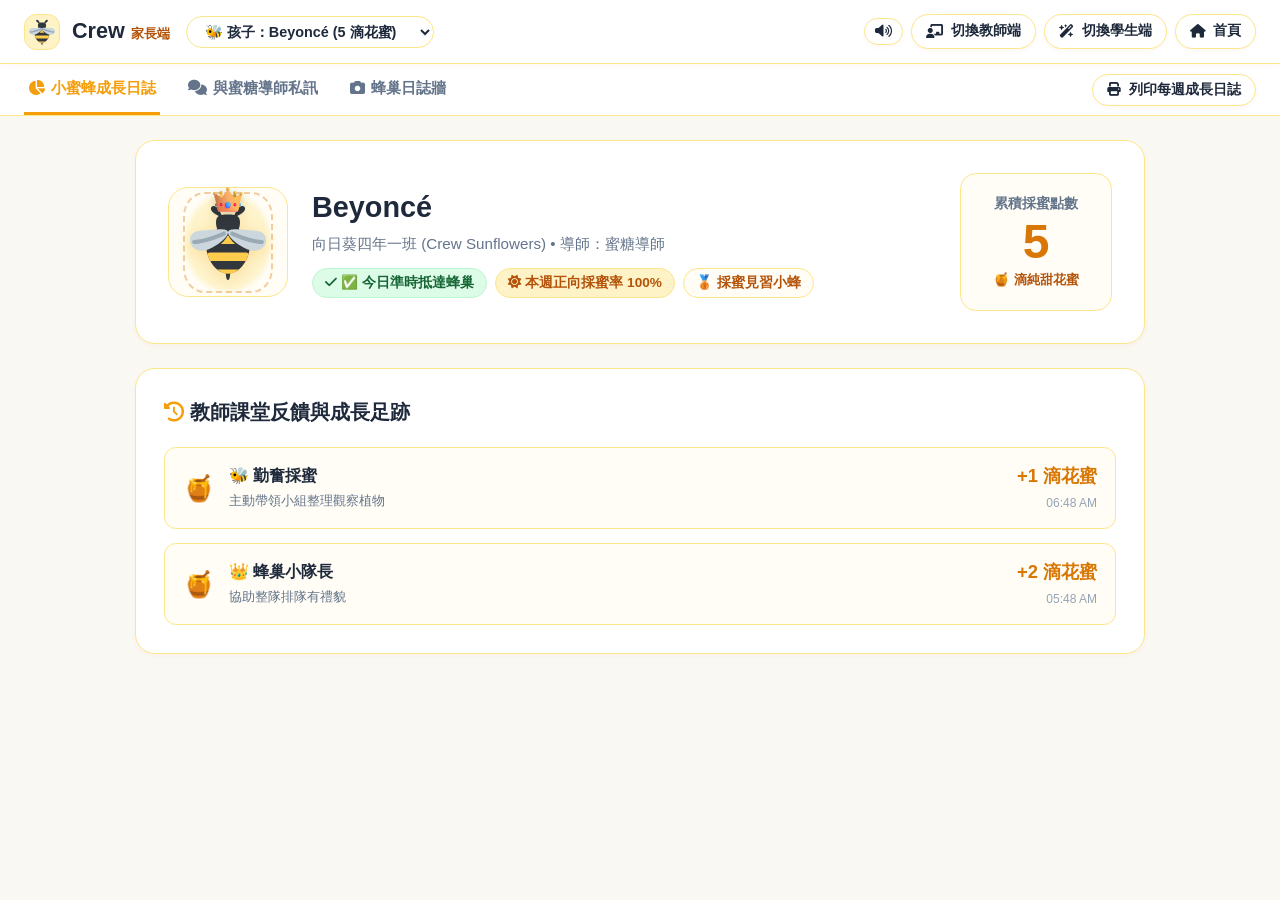
==== commit c2bb5378: "feat: v2.4.0 add Bee Milestones XP level progress bar, comprehensive Class Honey Assessment Table wi" ====
--- a/parent.html
+++ b/parent.html
@@ -71,6 +71,9 @@
               </span>
               <span style="background: #fef3c7; color: #b45309; font-weight: 700; font-size: 0.85rem; padding: 4px 12px; border-radius: var(--radius-full); border: 1px solid #fde68a;">
                 <i class="fa-solid fa-sun"></i> 本週正向採蜜率 100%
+              </span>
+              <span id="parent-level-badge" style="background: #fffdf5; color: #b45309; font-weight: 700; font-size: 0.85rem; padding: 4px 12px; border-radius: var(--radius-full); border: 1.5px solid #fde68a;">
+                🥉 採蜜見習小蜂
               </span>
             </div>
           </div>
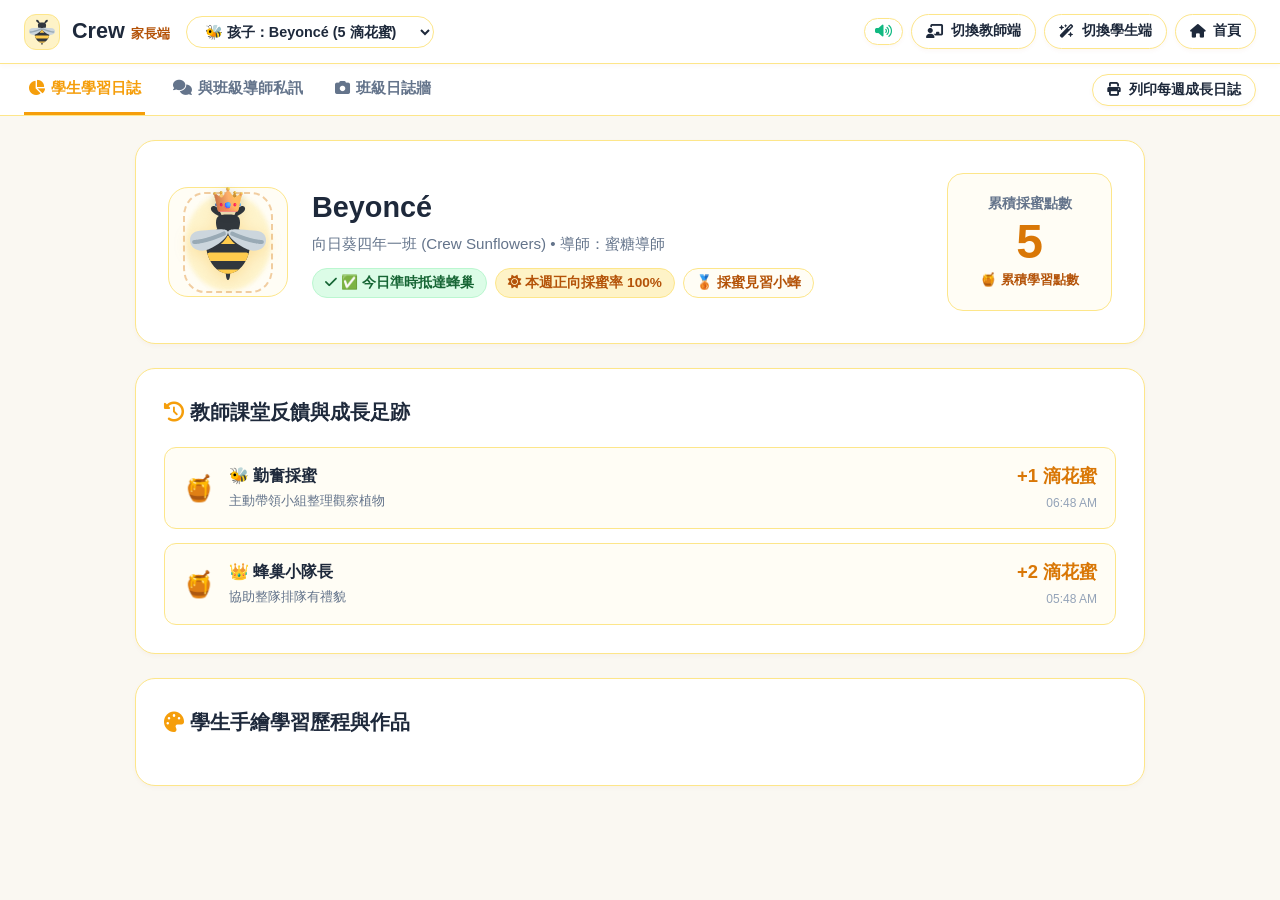
==== commit 5c5d06b0: "feat(crew-v1.0): clarify button names across all pages, link conversation to crew project, and updat" ====
--- a/parent.html
+++ b/parent.html
@@ -3,7 +3,7 @@
 <head>
   <meta charset="UTF-8">
   <meta name="viewport" content="width=device-width, initial-scale=1.0, maximum-scale=1.0, user-scalable=no">
-  <title>Crew 家長端 - 蜂巢成長聯絡簿</title>
+  <title>Crew 家長端 - 學生學習聯絡簿</title>
   <link rel="stylesheet" href="https://cdnjs.cloudflare.com/ajax/libs/font-awesome/6.5.1/css/all.min.css">
   <link rel="stylesheet" href="css/style.css">
   <link rel="stylesheet" href="css/dojo-ui.css">
@@ -43,9 +43,9 @@
   <!-- Secondary Tab Navigation Bar -->
   <div class="dojo-tabs-bar">
     <div class="tabs-container">
-      <button class="tab-btn active" id="tab-parent-report"><i class="fa-solid fa-chart-pie"></i> 小蜜蜂成長日誌</button>
-      <button class="tab-btn" id="tab-parent-chat"><i class="fa-solid fa-comments"></i> 與蜜糖導師私訊</button>
-      <button class="tab-btn" id="tab-parent-story"><i class="fa-solid fa-camera"></i> 蜂巢日誌牆</button>
+      <button class="tab-btn active" id="tab-parent-report"><i class="fa-solid fa-chart-pie"></i> 學生學習日誌</button>
+      <button class="tab-btn" id="tab-parent-chat"><i class="fa-solid fa-comments"></i> 與班級導師私訊</button>
+      <button class="tab-btn" id="tab-parent-story"><i class="fa-solid fa-camera"></i> 班級日誌牆</button>
     </div>
     <div>
       <button id="btn-print-parent-report" class="btn btn-secondary btn-sm"><i class="fa-solid fa-print"></i> 列印每週成長日誌</button>
@@ -82,7 +82,7 @@
         <div style="text-align: center; background: #fffdf5; border-radius: 16px; padding: 20px 32px; border: 1.5px solid #fde68a;">
           <span style="font-size: 0.85rem; font-weight: 700; color: #64748b; display: block; margin-bottom: 4px;">累積採蜜點數</span>
           <strong id="parent-child-points-total" style="font-size: 3rem; font-weight: 900; color: #d97706; line-height: 1;">5</strong>
-          <small style="color: #b45309; display: block; margin-top: 4px; font-weight: 700;">🍯 滴純甜花蜜</small>
+          <small style="color: #b45309; display: block; margin-top: 4px; font-weight: 700;">🍯 累積學習點數</small>
         </div>
       </div>
 
@@ -90,6 +90,14 @@
       <div style="background: #ffffff; border-radius: var(--radius-lg); padding: 28px; box-shadow: var(--shadow-sm); border: 1.5px solid #fde68a;">
         <h3 style="font-size: 1.25rem; font-weight: 800; color: #1e293b; margin-bottom: 20px;"><i class="fa-solid fa-clock-rotate-left" style="color: #f59e0b;"></i> 教師課堂反饋與成長足跡</h3>
         <div id="parent-feedback-timeline" style="display: flex; flex-direction: column; gap: 14px;">
+          <!-- Injected dynamically -->
+        </div>
+      </div>
+
+      <!-- Child Portfolio Works Showcase -->
+      <div style="background: #ffffff; border-radius: var(--radius-lg); padding: 28px; box-shadow: var(--shadow-sm); border: 1.5px solid #fde68a; margin-top: 24px;">
+        <h3 style="font-size: 1.25rem; font-weight: 800; color: #1e293b; margin-bottom: 20px;"><i class="fa-solid fa-palette" style="color: #f59e0b;"></i> 學生手繪學習歷程與作品</h3>
+        <div id="parent-portfolio-list" style="display: grid; grid-template-columns: repeat(auto-fill, minmax(280px, 1fr)); gap: 16px;">
           <!-- Injected dynamically -->
         </div>
       </div>
@@ -147,7 +155,7 @@
     </button>
     <button class="mobile-nav-item" id="mob-par-story">
       <span class="mobile-nav-icon"><i class="fa-solid fa-camera"></i></span>
-      <span>蜂巢動態</span>
+      <span>班級動態</span>
     </button>
   </nav>
 
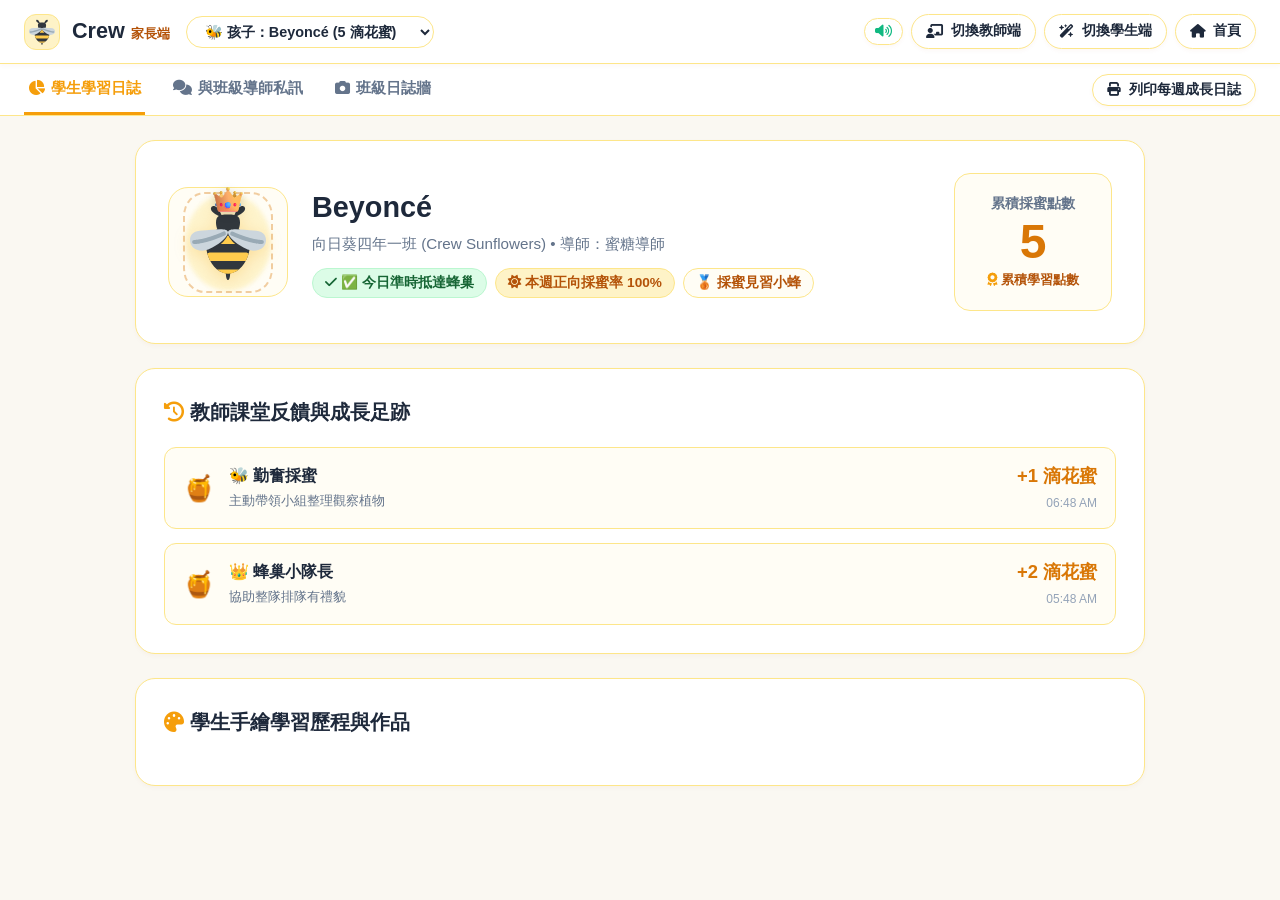
==== commit b4701c4c: "feat(v2.7.0): integrate four specialized agent tracks (feature, aesthetics, testing, security) - Fea" ====
--- a/parent.html
+++ b/parent.html
@@ -82,7 +82,7 @@
         <div style="text-align: center; background: #fffdf5; border-radius: 16px; padding: 20px 32px; border: 1.5px solid #fde68a;">
           <span style="font-size: 0.85rem; font-weight: 700; color: #64748b; display: block; margin-bottom: 4px;">累積採蜜點數</span>
           <strong id="parent-child-points-total" style="font-size: 3rem; font-weight: 900; color: #d97706; line-height: 1;">5</strong>
-          <small style="color: #b45309; display: block; margin-top: 4px; font-weight: 700;">🍯 累積學習點數</small>
+          <small style="color: #b45309; display: block; margin-top: 4px; font-weight: 700;"><i class="fa-solid fa-award" style="color: #f59e0b;"></i> 累積學習點數</small>
         </div>
       </div>
 
@@ -111,10 +111,10 @@
         <div class="chat-main" style="width: 100%; display: flex; flex-direction: column; height: 100%;">
           <div class="chat-header" style="background: #fffdf5; border-bottom: 1.5px solid #fde68a; padding: 14px 20px;">
             <div style="display: flex; align-items: center; gap: 12px;">
-              <div style="width: 42px; height: 42px; background: #fef3c7; border-radius: 50%; display: flex; align-items: center; justify-content: center; border: 1.5px solid #fde68a; font-size: 1.3rem;">🍯</div>
+              <div style="width: 42px; height: 42px; background: #fef3c7; border-radius: 50%; display: flex; align-items: center; justify-content: center; border: 1.5px solid #fde68a; color: #d97706; font-size: 1.2rem;"><i class="fa-solid fa-chalkboard-user"></i></div>
               <div>
                 <strong style="font-size: 1.05rem; color: #1e293b;">蜜糖導師 (Teacher Honey)</strong>
-                <div style="font-size: 0.8rem; color: #10b981; font-weight: 700;">🟢 目前在線上 (青青草地實驗小學)</div>
+                <div style="font-size: 0.8rem; color: #10b981; font-weight: 700;"><i class="fa-solid fa-circle" style="font-size: 0.6rem; vertical-align: middle;"></i> 目前在線上 (青青草地實驗小學)</div>
               </div>
             </div>
           </div>
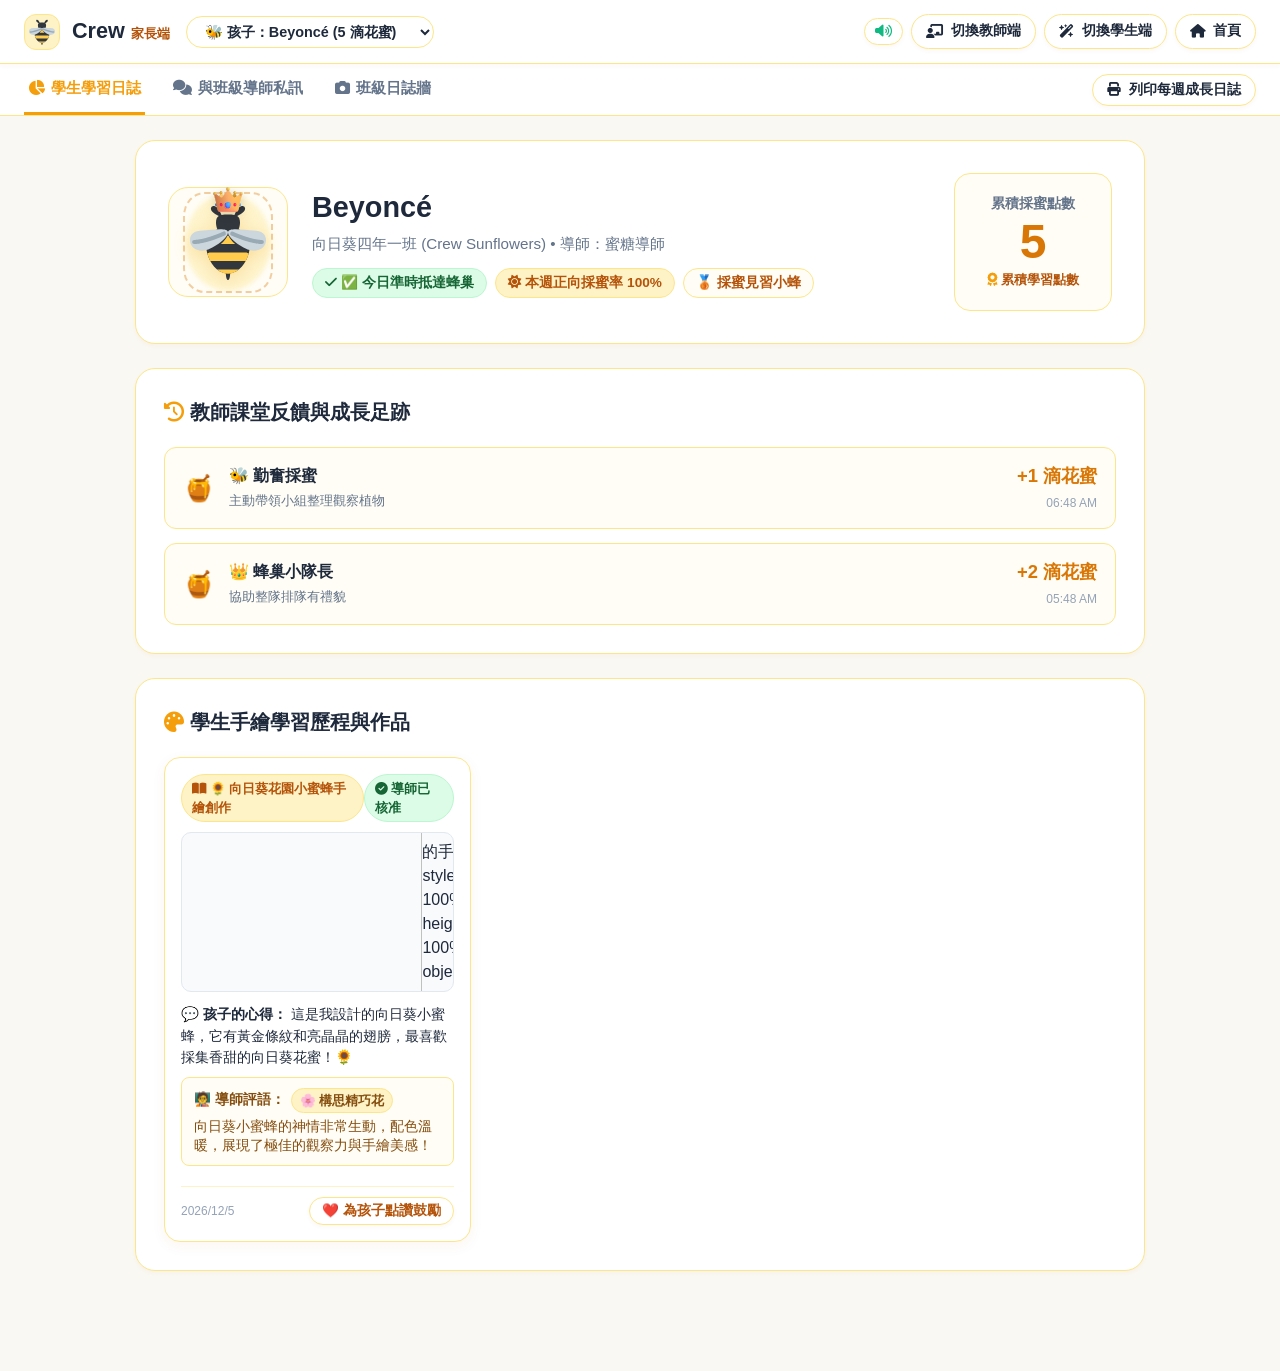
==== commit 85b7027f: "feat(v2.8.0): launch multi-role login hub, full button responsiveness fix, classroom focus music & S" ====
--- a/parent.html
+++ b/parent.html
@@ -73,7 +73,7 @@
                 <i class="fa-solid fa-sun"></i> 本週正向採蜜率 100%
               </span>
               <span id="parent-level-badge" style="background: #fffdf5; color: #b45309; font-weight: 700; font-size: 0.85rem; padding: 4px 12px; border-radius: var(--radius-full); border: 1.5px solid #fde68a;">
-                🥉 採蜜見習小蜂
+                <i class="fa-solid fa-medal" style="color: #cd7f32;"></i> 採蜜見習小蜂
               </span>
             </div>
           </div>
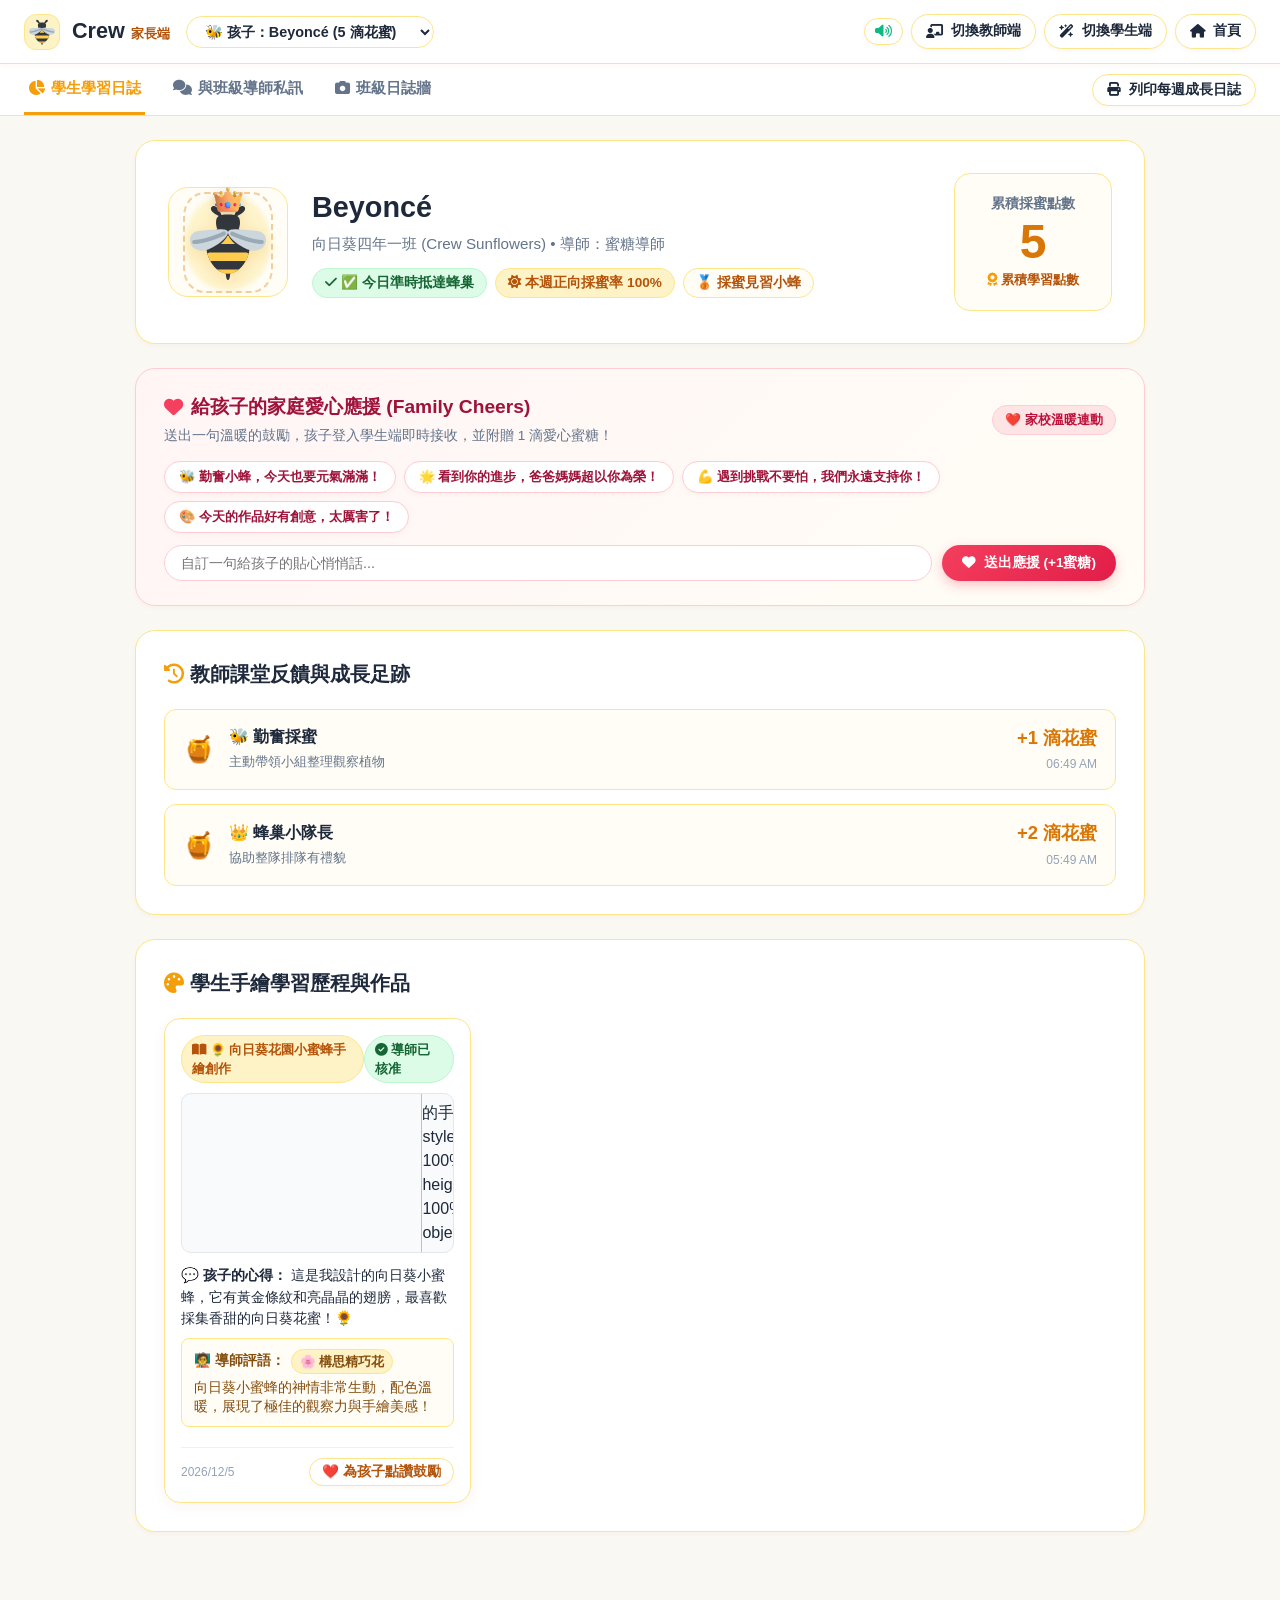
==== commit c65b0e51: "feat(milestones): release v2.10.0 - Class Milestone Goal Thermometer, Parent Family Cheers & Tri-Por" ====
--- a/parent.html
+++ b/parent.html
@@ -86,6 +86,43 @@
         </div>
       </div>
 
+      <!-- Breakthrough 7: Parent Family Cheer Card -->
+      <div style="background: linear-gradient(135deg, #fff5f5 0%, #fffdf5 100%); border-radius: var(--radius-lg); padding: 24px 28px; box-shadow: var(--shadow-sm); border: 1.5px solid #fecdd3; margin-bottom: 24px;">
+        <div style="display: flex; justify-content: space-between; align-items: center; margin-bottom: 14px; flex-wrap: wrap; gap: 8px;">
+          <div>
+            <h3 style="font-size: 1.2rem; font-weight: 800; color: #9f1239; margin: 0; display: flex; align-items: center; gap: 8px;">
+              <i class="fa-solid fa-heart" style="color: #f43f5e;"></i> 給孩子的家庭愛心應援 (Family Cheers)
+            </h3>
+            <p style="color: #64748b; font-size: 0.85rem; margin: 4px 0 0 0;">送出一句溫暖的鼓勵，孩子登入學生端即時接收，並附贈 1 滴愛心蜜糖！</p>
+          </div>
+          <span style="background: #ffe4e6; color: #be123c; font-size: 0.8rem; font-weight: 700; padding: 4px 12px; border-radius: var(--radius-full); border: 1px solid #fecdd3;">
+            ❤️ 家校溫暖連動
+          </span>
+        </div>
+
+        <div style="display: flex; gap: 8px; flex-wrap: wrap; margin-bottom: 12px;">
+          <button class="btn btn-secondary btn-sm cheer-preset-btn" data-cheer="🐝 勤奮小蜂，今天也要元氣滿滿！" style="border-radius: var(--radius-full); font-size: 0.82rem; background: #ffffff; border-color: #fecdd3; color: #9f1239;">
+            🐝 勤奮小蜂，今天也要元氣滿滿！
+          </button>
+          <button class="btn btn-secondary btn-sm cheer-preset-btn" data-cheer="🌟 看到你的進步，爸爸媽媽超以你為榮！" style="border-radius: var(--radius-full); font-size: 0.82rem; background: #ffffff; border-color: #fecdd3; color: #9f1239;">
+            🌟 看到你的進步，爸爸媽媽超以你為榮！
+          </button>
+          <button class="btn btn-secondary btn-sm cheer-preset-btn" data-cheer="💪 遇到挑戰不要怕，我們永遠支持你！" style="border-radius: var(--radius-full); font-size: 0.82rem; background: #ffffff; border-color: #fecdd3; color: #9f1239;">
+            💪 遇到挑戰不要怕，我們永遠支持你！
+          </button>
+          <button class="btn btn-secondary btn-sm cheer-preset-btn" data-cheer="🎨 今天的作品好有創意，太厲害了！" style="border-radius: var(--radius-full); font-size: 0.82rem; background: #ffffff; border-color: #fecdd3; color: #9f1239;">
+            🎨 今天的作品好有創意，太厲害了！
+          </button>
+        </div>
+
+        <div style="display: flex; gap: 10px;">
+          <input type="text" id="input-parent-cheer" placeholder="自訂一句給孩子的貼心悄悄話..." style="flex: 1; padding: 9px 16px; border: 1.5px solid #fecdd3; border-radius: var(--radius-full); font-size: 0.9rem; outline: none; background: #ffffff;">
+          <button class="btn btn-primary btn-sm" id="btn-send-parent-cheer" style="background: linear-gradient(135deg, #f43f5e, #e11d48); border: none; border-radius: var(--radius-full); padding: 8px 20px; box-shadow: 0 4px 12px rgba(244, 63, 94, 0.3);">
+            <i class="fa-solid fa-heart"></i> 送出應援 (+1蜜糖)
+          </button>
+        </div>
+      </div>
+
       <!-- Feedback History Detail Timeline -->
       <div style="background: #ffffff; border-radius: var(--radius-lg); padding: 28px; box-shadow: var(--shadow-sm); border: 1.5px solid #fde68a;">
         <h3 style="font-size: 1.25rem; font-weight: 800; color: #1e293b; margin-bottom: 20px;"><i class="fa-solid fa-clock-rotate-left" style="color: #f59e0b;"></i> 教師課堂反饋與成長足跡</h3>
--- a/css/dojo-ui.css
+++ b/css/dojo-ui.css
@@ -809,3 +809,336 @@
     display: none !important;
   }
 }
+
+/* ==========================================================================
+   Breakthrough 1: Big-Screen Presentation Mode
+   ========================================================================== */
+body.presentation-mode {
+  background: radial-gradient(circle at 50% 20%, #1e1b4b 0%, #0f172a 100%) !important;
+  color: #f8fafc !important;
+}
+
+body.presentation-mode .dojo-navbar {
+  background: rgba(15, 23, 42, 0.9) !important;
+  border-bottom: 2px solid #f59e0b !important;
+}
+
+body.presentation-mode .dojo-brand span {
+  color: #ffffff !important;
+}
+
+body.presentation-mode .dojo-tabs-bar {
+  background: rgba(30, 41, 59, 0.8) !important;
+  border-bottom: 1px solid #475569 !important;
+}
+
+body.presentation-mode .tab-btn {
+  color: #cbd5e1 !important;
+}
+
+body.presentation-mode .tab-btn.active {
+  color: #fbbf24 !important;
+  background: rgba(245, 158, 11, 0.2) !important;
+  border-bottom-color: #fbbf24 !important;
+}
+
+body.presentation-mode .classroom-header {
+  background: rgba(30, 41, 59, 0.9) !important;
+  border: 1.5px solid #475569 !important;
+  border-radius: 20px !important;
+  margin: 16px auto !important;
+  max-width: 1200px !important;
+}
+
+body.presentation-mode .classroom-header h1 {
+  color: #ffffff !important;
+}
+
+body.presentation-mode .student-card {
+  background: #1e293b !important;
+  border: 2px solid #475569 !important;
+  box-shadow: 0 8px 24px rgba(0, 0, 0, 0.4) !important;
+  transform: scale(1.02);
+}
+
+body.presentation-mode .student-card:hover {
+  border-color: #f59e0b !important;
+  box-shadow: 0 0 25px rgba(245, 158, 11, 0.4) !important;
+  transform: scale(1.06) translateY(-4px) !important;
+}
+
+body.presentation-mode .student-name {
+  color: #ffffff !important;
+  font-size: 1.25rem !important;
+}
+
+body.presentation-mode .student-points-badge {
+  background: linear-gradient(135deg, #f59e0b, #d97706) !important;
+  color: #ffffff !important;
+  font-size: 1.2rem !important;
+  padding: 4px 14px !important;
+}
+
+/* ==========================================================================
+   Breakthrough 2: Giant Point Award Celebration Splash
+   ========================================================================== */
+.celebration-splash-overlay {
+  position: fixed;
+  inset: 0;
+  background: rgba(15, 23, 42, 0.75);
+  backdrop-filter: blur(8px);
+  z-index: 9999;
+  display: flex;
+  align-items: center;
+  justify-content: center;
+  opacity: 0;
+  pointer-events: none;
+  transition: opacity 0.25s ease;
+}
+
+.celebration-splash-overlay.active {
+  opacity: 1;
+  pointer-events: auto;
+}
+
+.celebration-splash-card {
+  position: relative;
+  background: radial-gradient(circle, #fffbeb 0%, #ffffff 100%);
+  border: 3px solid #f59e0b;
+  border-radius: 32px;
+  padding: 48px 40px;
+  text-align: center;
+  max-width: 520px;
+  width: 90%;
+  box-shadow: 0 20px 60px rgba(245, 158, 11, 0.4);
+  transform: scale(0.6);
+  transition: transform 0.4s cubic-bezier(0.34, 1.56, 0.64, 1);
+}
+
+.celebration-splash-overlay.active .celebration-splash-card {
+  transform: scale(1);
+}
+
+.splash-sunburst-bg {
+  position: absolute;
+  top: 50%;
+  left: 50%;
+  width: 480px;
+  height: 480px;
+  transform: translate(-50%, -50%);
+  background: radial-gradient(circle, rgba(254, 240, 138, 0.6) 0%, rgba(254, 240, 138, 0) 70%);
+  border-radius: 50%;
+  z-index: 0;
+  pointer-events: none;
+  animation: sunburstRotate 20s linear infinite;
+}
+
+@keyframes sunburstRotate {
+  from { transform: translate(-50%, -50%) rotate(0deg); }
+  to { transform: translate(-50%, -50%) rotate(360deg); }
+}
+
+.splash-bee-avatar {
+  position: relative;
+  z-index: 1;
+  width: 140px;
+  height: 140px;
+  margin: 0 auto 16px;
+  animation: splashFloat 2s ease-in-out infinite alternate;
+}
+
+@keyframes splashFloat {
+  0% { transform: translateY(0px) scale(1); }
+  100% { transform: translateY(-10px) scale(1.05); }
+}
+
+.splash-award-badge {
+  display: inline-flex;
+  align-items: center;
+  gap: 8px;
+  background: linear-gradient(135deg, #f59e0b, #d97706);
+  color: #ffffff;
+  font-size: 1.5rem;
+  font-weight: 900;
+  padding: 8px 24px;
+  border-radius: 9999px;
+  box-shadow: 0 6px 18px rgba(217, 119, 6, 0.35);
+  margin-bottom: 12px;
+}
+
+/* ==========================================================================
+   Breakthrough 3: Interactive Hive Lucky Wheel (彩盤旋轉抽籤)
+   ========================================================================== */
+.wheel-wrapper {
+  position: relative;
+  width: 320px;
+  height: 320px;
+  margin: 0 auto 24px;
+}
+
+.wheel-pointer {
+  position: absolute;
+  top: -12px;
+  left: 50%;
+  transform: translateX(-50%);
+  width: 0;
+  height: 0;
+  border-left: 14px solid transparent;
+  border-right: 14px solid transparent;
+  border-top: 28px solid #ef4444;
+  z-index: 10;
+  filter: drop-shadow(0 3px 6px rgba(0, 0, 0, 0.3));
+}
+
+#lucky-wheel-canvas {
+  width: 100%;
+  height: 100%;
+  border-radius: 50%;
+  box-shadow: 0 8px 28px rgba(180, 83, 9, 0.25);
+  border: 6px solid #fef3c7;
+}
+
+/* ==========================================================================
+   Breakthrough 4: Grand Egg Hatching 3-Stage Ceremony
+   ========================================================================== */
+.egg-cracking-container {
+  position: relative;
+  width: 180px;
+  height: 220px;
+  margin: 0 auto 24px;
+  display: flex;
+  align-items: center;
+  justify-content: center;
+  cursor: pointer;
+}
+
+.egg-glow-aura {
+  position: absolute;
+  width: 220px;
+  height: 220px;
+  border-radius: 50%;
+  background: radial-gradient(circle, rgba(245, 158, 11, 0.45) 0%, rgba(245, 158, 11, 0) 70%);
+  opacity: 0;
+  transition: opacity 0.5s ease;
+  pointer-events: none;
+}
+
+.egg-cracking-container.crack-stage-1 .egg-glow-aura { opacity: 0.3; }
+.egg-cracking-container.crack-stage-2 .egg-glow-aura { opacity: 0.7; animation: pulseGlow 1s infinite alternate; }
+.egg-cracking-container.crack-stage-3 .egg-glow-aura { opacity: 1; animation: pulseGlow 0.4s infinite alternate; }
+
+@keyframes pulseGlow {
+  0% { transform: scale(0.95); }
+  100% { transform: scale(1.2); }
+}
+
+.egg-wobble {
+  animation: eggWobbleAnim 0.5s ease-in-out;
+}
+
+@keyframes eggWobbleAnim {
+  0% { transform: rotate(0deg); }
+  25% { transform: rotate(-8deg); }
+  50% { transform: rotate(8deg); }
+  75% { transform: rotate(-4deg); }
+  100% { transform: rotate(0deg); }
+}
+
+/* ==========================================================================
+   Breakthrough 5: Duolingo-style Streak & Achievement Badges
+   ========================================================================== */
+.streak-fire-pill {
+  display: inline-flex;
+  align-items: center;
+  gap: 6px;
+  background: #fff7ed;
+  border: 1.5px solid #fed7aa;
+  padding: 4px 12px;
+  border-radius: 9999px;
+  font-weight: 800;
+  font-size: 0.85rem;
+  color: #ea580c;
+  box-shadow: 0 2px 8px rgba(234, 88, 12, 0.12);
+}
+
+.streak-fire-icon {
+  font-size: 1.1rem;
+  animation: fireBounce 1.2s ease-in-out infinite alternate;
+}
+
+@keyframes fireBounce {
+  0% { transform: scale(1); }
+  100% { transform: scale(1.25) translateY(-2px); }
+}
+
+.badges-showroom-grid {
+  display: grid;
+  grid-template-columns: repeat(auto-fill, minmax(130px, 1fr));
+  gap: 16px;
+}
+
+.badge-trophy-card {
+  background: #ffffff;
+  border: 1.5px solid #fde68a;
+  border-radius: 16px;
+  padding: 16px 12px;
+  text-align: center;
+  transition: all 0.2s ease;
+  position: relative;
+  overflow: hidden;
+}
+
+.badge-trophy-card.unlocked {
+  border-color: #f59e0b;
+  box-shadow: 0 4px 14px rgba(245, 158, 11, 0.15);
+}
+
+.badge-trophy-card.locked {
+  border-color: #e2e8f0;
+  background: #f8fafc;
+  opacity: 0.6;
+}
+
+.badge-trophy-card:hover {
+  transform: translateY(-3px);
+}
+
+.badge-trophy-icon {
+  width: 52px;
+  height: 52px;
+  margin: 0 auto 10px;
+  border-radius: 50%;
+  display: flex;
+  align-items: center;
+  justify-content: center;
+  font-size: 1.6rem;
+  background: #fef3c7;
+  border: 1.5px solid #fde68a;
+}
+
+.badge-trophy-card.locked .badge-trophy-icon {
+  background: #e2e8f0;
+  border-color: #cbd5e1;
+  filter: grayscale(1);
+}
+
+/* Presentation Mode Milestone Goal styling */
+body.presentation-mode #class-milestone-goal-card {
+  background: #1e293b !important;
+  border-bottom: 2px solid #f59e0b !important;
+  box-shadow: 0 4px 20px rgba(245, 158, 11, 0.2) !important;
+}
+body.presentation-mode #milestone-goal-title {
+  color: #fef08a !important;
+  font-size: 1.15rem !important;
+}
+body.presentation-mode #milestone-progress-text {
+  color: #fbbf24 !important;
+  font-size: 1.05rem !important;
+}
+body.presentation-mode #class-milestone-goal-card .btn {
+  background: rgba(255, 255, 255, 0.1) !important;
+  color: #ffffff !important;
+  border-color: rgba(255, 255, 255, 0.2) !important;
+}
+
